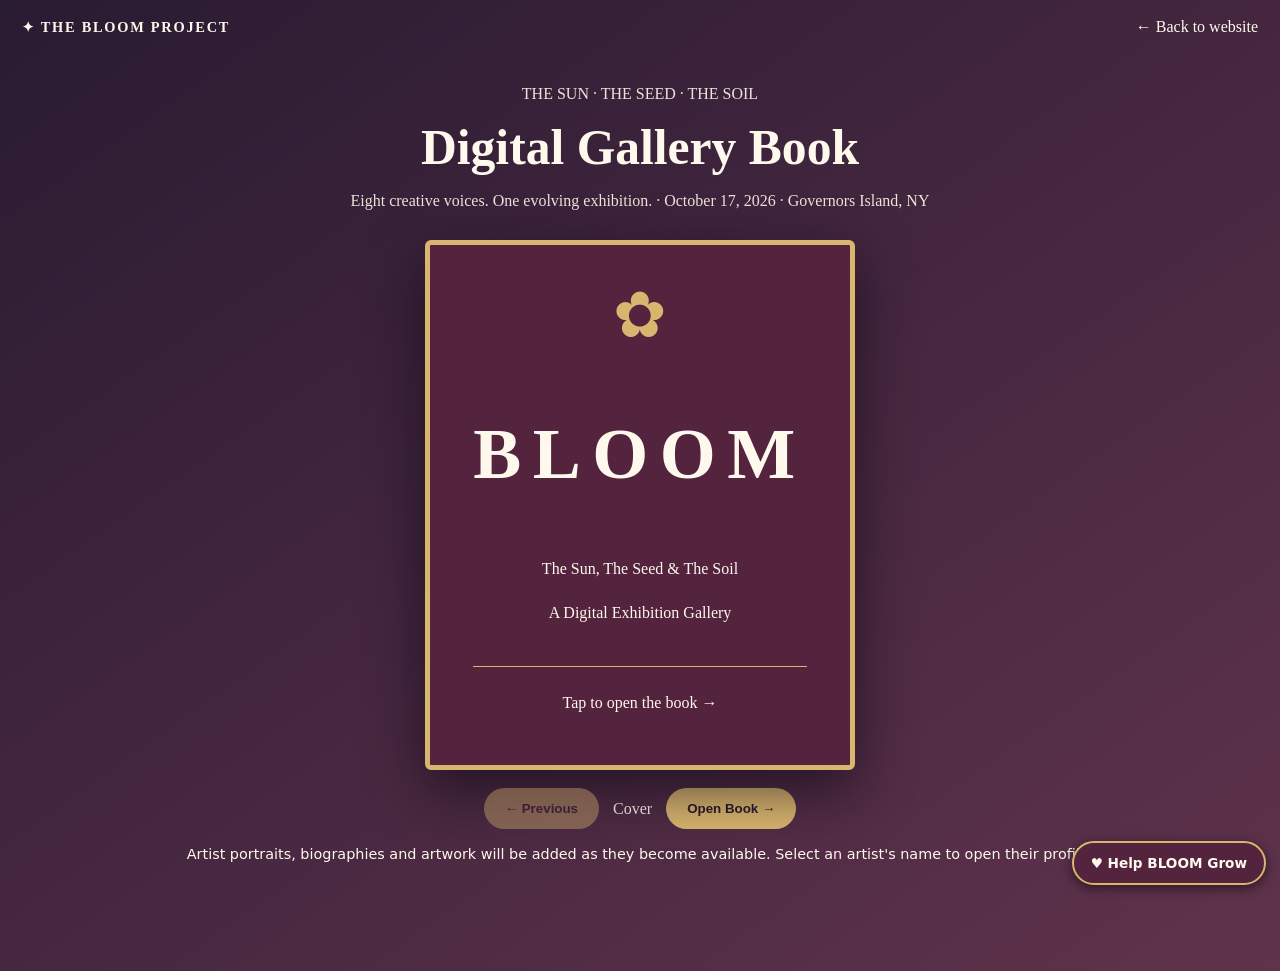
==== gallery.html @ 7c6ba8ec "Fix artist data structure in gallery.html" ====
<!doctype html>
<html lang="en"><head><meta charset="utf-8"><meta name="viewport" content="width=device-width,initial-scale=1">
<title>The BLOOM Project | Digital Gallery Book</title>
<style>
.image-slot{width:100%;min-height:250px}.image-slot.art{min-height:330px}.image-slot img{display:block;width:100%;height:300px;object-fit:contain;background:#f2e9e5}.image-slot.art img{height:330px}.image-slot .placeholder{min-height:300px}.image-slot.art .placeholder{min-height:330px}dialog{max-height:88vh;overflow-y:auto}dialog .work{border-top:1px solid #cbb4a2;margin-top:20px;padding-top:20px}dialog .image-slot{max-width:340px}dialog p{line-height:1.65}dialog h3{margin-top:22px} @media(max-width:650px){.image-slot,.image-slot.art{min-height:190px}.image-slot img,.image-slot.art img{height:210px}.image-slot .placeholder,.image-slot.art .placeholder{min-height:210px}}

:root{--wine:#54233e;--purple:#432a56;--gold:#d9b66f;--paper:#fff9ed;--ink:#302338}
*{box-sizing:border-box}body{margin:0;background:linear-gradient(145deg,#291b32,#60334c);font-family:Georgia,serif;color:var(--paper);min-height:100vh}
header{padding:18px 22px;display:flex;justify-content:space-between;align-items:center;gap:12px;flex-wrap:wrap}a{color:inherit}header a{text-decoration:none}header strong{letter-spacing:.12em;font-size:.9rem}
main{max-width:1120px;margin:auto;padding:15px 16px 90px;text-align:center}h1{font-size:clamp(1.8rem,5vw,3.1rem);margin:.3em 0}.intro{opacity:.9}
.book-shell{perspective:1800px;margin:30px auto 18px;max-width:950px}.book{display:flex;min-height:470px;box-shadow:0 20px 55px #100916aa;border-radius:6px;overflow:hidden;transition:transform .5s ease;transform-origin:left center}.book.cover{max-width:430px;min-height:530px;background:var(--wine);border:5px solid var(--gold);margin:auto;display:flex;align-items:center;justify-content:center;cursor:pointer}.book.cover:hover{transform:rotateY(-7deg)}
.cover-inner{padding:28px}.flower{font-size:4rem;color:var(--gold)}.cover-inner h2{font-size:clamp(2.5rem,7vw,4.5rem);letter-spacing:.16em}.cover-inner p{line-height:1.7}.cover-inner .tap{border-top:1px solid var(--gold);padding-top:22px;margin-top:40px}
.page{width:50%;background:var(--paper);color:var(--ink);padding:clamp(18px,3vw,36px);text-align:left;display:flex;flex-direction:column;justify-content:center;position:relative}.page:first-child{border-right:1px solid #dcc9ae;box-shadow:inset -9px 0 16px #cabba344}.page:last-child{box-shadow:inset 9px 0 16px #cabba344}
.kicker{text-transform:uppercase;letter-spacing:.15em;font:700 .72rem system-ui;color:#82516b}.page h2{font-size:clamp(1.7rem,4vw,2.8rem);margin:.4em 0}.placeholder{border:2px dashed #b59b9f;background:#f2e9e5;color:#6d5b65;display:flex;flex-direction:column;align-items:center;justify-content:center;text-align:center;gap:8px;border-radius:4px;width:100%;font:600 .9rem system-ui;min-height:250px;padding:16px}.placeholder.art{min-height:330px}.placeholder span{font-size:2.4rem}.page button{border:0;background:var(--wine);color:white;border-radius:30px;padding:13px 20px;font-weight:700;cursor:pointer;margin-top:20px;align-self:flex-start}
.controls{display:flex;justify-content:center;align-items:center;gap:14px;flex-wrap:wrap}.controls button,.open-book{background:var(--gold);border:0;color:#2e1a2a;padding:13px 21px;border-radius:30px;font-weight:700;cursor:pointer}.controls button:disabled{opacity:.4;cursor:not-allowed}.support{position:fixed;right:14px;bottom:15px;background:var(--wine);border:2px solid var(--gold);border-radius:40px;padding:12px 17px;text-decoration:none;font:700 .85rem system-ui;z-index:5;box-shadow:0 3px 12px #0008}
dialog{border:2px solid var(--gold);border-radius:12px;max-width:600px;width:calc(100% - 32px);padding:28px;background:var(--paper);color:var(--ink)}dialog::backdrop{background:#130d18d9}dialog h2{font-size:2rem}.close{float:right;background:var(--wine);color:white;border:0;padding:9px 14px;border-radius:20px;cursor:pointer}.note{font: .9rem/1.6 system-ui}
@media(max-width:650px){.book{min-height:unset;display:block}.book.cover{min-height:450px}.page{width:100%;min-height:350px}.page:first-child{border-right:0;border-bottom:1px solid #dcc9ae}.placeholder{min-height:170px}.placeholder.art{min-height:230px}.support{bottom:10px;right:10px}main{padding-bottom:110px}}
@media(prefers-reduced-motion:reduce){.book{transition:none}}
</style></head><body>
<header><a href="index.html"><strong>✦ THE BLOOM PROJECT</strong></a><a href="index.html">← Back to website</a></header>
<main><p class="intro">THE SUN · THE SEED · THE SOIL</p><h1>Digital Gallery Book</h1><p class="intro">Eight creative voices. One evolving exhibition. · October 17, 2026 · Governors Island, NY</p>
<div class="book-shell"><div id="book" class="book cover" role="region" aria-label="Digital exhibition book"></div></div>
<div class="controls"><button id="prev" type="button">← Previous</button><span id="count" aria-live="polite"></span><button id="next" type="button">Next →</button></div>
<p class="note">Artist portraits, biographies and artwork will be added as they become available. Select an artist's name to open their profile.</p>
</main>
<a class="support" href="support.html">♥ Help BLOOM Grow</a>
<dialog id="profile" aria-labelledby="profile-title"><button class="close" id="close" type="button">Close ✕</button><p class="kicker">Meet the Artist</p><h2 id="profile-title"></h2><div id="profile-content"></div></dialog>
<script>
const artists=[{"name": "Christine Smith-Thorpe", "short": "Christine", "slug": "christine", "bio": "Christine was always an artist and a scientist—she just didn't know it yet. After experiencing Domestic Violence herself, she has vowed to bring awareness to this important issue utilizing her art, public health, and leadership skills. She hails from Southeast Queens, New York and as a multidisciplinary artist and curator, she seeks to amplify the voices of marginalized people.", "contacts": ["Website: thebloomprojectnyc.org", "Email: luminouslifeworks@gmail.com", "Phone: 347-815-3886"], "portrait": "artists/20261017_084246.jpg", "works": [{"id": "001", "title": "Hidden Cycle (2026)", "medium": "Tempera, organza, textiles, and synthetic flowers on canvas, 95\" x 60\" (dimensions variable)", "price": "Inquire for Pricing", "image": "artists/christine-artwork-1.jpg"}, {"id": "010", "title": "red light, green light (2026)", "medium": "Tempera and mbedded textile on Canvas 90\" x 60\"", "price": "$5,800", "image": "artists/christine-artwork-2.jpg"}]}, {"name": "Kyra Clemons", "short": "Kyra", "slug": "kyra", "bio": "Kyra Clemons is a multidisciplinary collage artist and educator from Atlanta, Georgia, now based in Brooklyn, New York. Her work explores identity, memory, and fragmented narratives, centering the experiences of women often excluded from mainstream histories through layered visual storytelling and found materials.", "contacts": ["Website: Tosistersinwisdom.com", "Instagram: @tosistersinwisdom / @tosistersinart", "Email: tosistersinwisdom@gmail.com"], "portrait": "artists/IMG_4893.jpeg", "works": [{"id": "003", "title": "“Carrying What the Water Remembered” (Part 1) (2026)", "medium": "3D Collage, Mixed media on Wooden Panel with Resin finish, 24\" x 24\" x 1 ½ in\"", "price": "Inquire for Pricing", "image": "artworks/Clemons_Kyra_CarryingWhattheWaterRemembered(Part1).JPG"}, {"id": "005", "title": "“Carrying What the Water Remembered” (Part 2) (2026)", "medium": "3D Collage, Mixed media on Wooden Panel with Resin finish, 24\" x 24\" x 1 ½ in\"", "price": "Inquire for Pricing", "image": "artworks/Clemons_Kyra_CarryingWhattheWaterRemembered(Part2).JPG"}]}, {"name": "Natali Bravo-Barbee", "short": "Natali", "slug": "natali", "bio": "Natali Bravo-Barbee (b. 1983, Córdoba, Argentina) is an Argentine-born, New York City–based photo-based artist whose work explores memory, migration, motherhood, gender-based violence, and the politics of remembrance through photography and historic alternative processes. Her interdisciplinary installations draw from archival research and personal histories, bridging documentary, sculpture, and social practice. She holds an MFA from The City College of New York and a BA from Hunter College, and her work has been exhibited at institutions including the Griffin Museum of Photography, Mattatuck Museum, John Jay College’s Shiva Gallery, and The Halide Project.", "contacts": ["Website: natalibarbee.com", "Instagram: @barbee_bravo"], "portrait": "artists/NataliBravoBarbee_headshot2025 copy.jpg", "works": [{"id":"004","title":"Constellation Flower (2023)","medium":"Cyanotype photographic prints, watercolor paper, glue; 36 x 36 x 4.5 in; frame included","price":"$6,500","image":"artworks/05_NataliBravo_Barbee.jpg"}, {"id": "013", "title": "La Flor de Ana (2023)", "medium": "Cyanotype photographic prints, wire, Spanish moss, glass cloche and vinyl letters; 8.5 x 4.5 x 4.5 in", "price": "$950", "image": "artworks/NataliBravoBarbee_Ana's_Flower_2023.jpg"}, {"id": "017", "title": "Sitting with Femicide (femicide chair) (2023)", "medium": "Wooden chair and spray paint; 37 x 17 x 17 in", "price": "$300", "image": "artworks/Bravo_Barbee_Natali_Chair_1.jpg"}]}, {"name": "James McGhee", "short": "James", "slug": "james", "bio": "Hailing from Queens, New York, James McGhee is a multidisciplinary artist with an educational background in graphic design and graphic narrative, specializing in visual storytelling and creative expression. In 2009, the artist reached an early career milestone when their artwork was auctioned at the historic Puck Building in New York City. Drawing inspiration from culture, personal experiences, and visual narratives, the artist continues to develop a distinctive creative identity.", "contacts": ["Email: jamesalainmcgee@gmail.com"], "portrait": "artists/IMG_20261022_191511.jpg", "works": [{"id": "006", "title": "Girl in Red Bandana (2017)", "medium": "COPIC markers on Bristol board; 14 x 17 in", "price": "$300", "image": "artworks/IMG_20261022_214717.jpeg"}, {"id": "014", "title": "Gravity & Hope (2017)", "medium": "COPIC markers on Bristol board; 14 x 17 in", "price": "$300", "image": "artworks/IMG_20261022_214711.jpeg"}]}, {"name": "Jane Adhi", "short": "Jane", "slug": "jane", "bio": "Through heavy strokes of oil, Jane Adhi creates chairs that stand in for the presence of loved ones, candles that call in comfort, and vases that express the capacity we long to hold. Drawing from her Kenyan Luo heritage, she creates a contemporary visual language rooted in material memory, hairitage, and the sacredness of gathering at the table.", "contacts": ["Website: Info@JaneAdhi.com"], "portrait": "artists/imagejpeg_0 (2).jpg", "works": [{"id": "011", "title": "Iweya (2026)", "medium": "Oil on Canvas, 24\" x 20\" x 1.5 in\"", "price": "$2,700", "image": "artworks/Iweya 20x24 A.PNG"}]}, {"name": "Eman Rimawi-Doster", "short": "Eman", "slug": "eman", "bio": "Eman Rimawi-Doster (she/her/hers) is a Black and Palestinian woman, born in New York City. She’s dedicated to advancing marginalized communities, using art, writing, fashion, creativity, and organizing, as tools for change. She is also the funniest person you’ll ever meet.", "contacts": ["Website: www.DiversityIncludesDisability.org"], "portrait": "artists/Screenshot_20261017_111813_WhatsApp.jpg", "works": [{"id": "002", "title": "Resolute Pheonix (2026)", "medium": "Acrylic & Oil on Canvas, 24\" x 36\"", "price": "$500", "image": "artists/eman-artwork-1.jpg"}, {"id": "009", "title": "Pheonix Awoken (2026)", "medium": "Acrylic & Oil on Canvas, 24\" x 36\"", "price": "$500", "image": "artists/eman-artwork-2.jpg"}]}, {"name": "Zero", "short": "Zero", "slug": "zero", "bio": "黎珈璐 [lí-jiā-lù] is formerly known as “Lydia”, and now “Zero”. They are a matriarchal storyteller, an actor in theatre, film and voice over, and an interdisciplinary artist rooted in movement practices. They are a survivor of rape in an ongoing series of intimate-partner and gender-based violence.", "contacts": ["Website: lijialu-zero.com"], "portrait": "artists/IMG-20260926-WA0007.jpg", "works": [{"id": "015", "title": "Snake 1 (2025)", "medium": "Coffee grounds, tea leaves, sunflower petals, rose petals, oak tree leaves, acorns, incense ashes, moxa ashes, paper ashes, hair, bird feather, 6\" x 18\" x 8\" in; 350 grams", "price": "Inquire for Pricing", "image": "artworks/20261001_164741.jpg"}, {"id": "016", "title": "Snake 3 (2026)", "medium": "Ceramic, 6\" x 8\" x 8\" in; 1077.8 grams", "price": "Inquire for Pricing", "image": "artworks/nǔwā_snake3_a.jpeg"}]}, {"name": "Raquel Rivera", "short": "Raquel", "slug": "raquel", "bio": "Raquel Rivera (EsuDina) is a Bronx-born Puerto Rican multidisciplinary artist and initiated Orisha Priestess based in Gettysburg, Pennsylvania. Her original artwork becomes wearable art, books, oracle decks, music, and interactive experiences, bringing Orisha stories, ancestors, and culture into everyday life.", "contacts": ["Website: abukenke.art", "Instagram: @arte_abukenke", "Email: esudina@abukenke.art"], "portrait": "artists/me 1.jpg", "works": [{"id": "008", "title": "Healing Process: For the Kids (2026)", "medium": "Watercolor, 16\" x 20\"", "price": "$1690.21", "image": "artworks/Healing Process For the Kids.jpg"},{"id": "007", "title": "Healing Process (2024)", "medium": "Bronze Frame, 3\" x 4\"", "price": "$444.21", "image": "artworks/Healing Process.jpg"}]}];
let index=-1;
const book=document.getElementById('book'),count=document.getElementById('count'),prev=document.getElementById('prev'),next=document.getElementById('next'),dialog=document.getElementById('profile');
const esc=s=>String(s).replace(/[&<>"']/g,c=>({'&':'&amp;','<':'&lt;','>':'&gt;','"':'&quot;',"'":'&#39;'}[c]));
function photo(src,alt,cls=''){
 return `<div class="image-slot ${cls}"><img src="${esc(src)}" alt="${esc(alt)}" loading="lazy" onerror="this.style.display='none';this.nextElementSibling.style.display='flex'" onload="this.nextElementSibling.style.display='none'"><div class="placeholder ${cls}" style="display:none"><span>✿</span>${cls==='art'?'Artwork photograph coming soon':'Artist portrait coming soon'}</div></div>`;
}
function render(){
 if(index<0){book.className='book cover';book.innerHTML='<div class="cover-inner"><div class="flower">✿</div><h2>BLOOM</h2><p>The Sun, The Seed &amp; The Soil</p><p>A Digital Exhibition Gallery</p><p class="tap">Tap to open the book →</p></div>';book.onclick=()=>{index=0;render()};count.textContent='Cover';}
 else if(index<artists.length){let a=artists[index];book.className='book';book.onclick=null;book.innerHTML=`<div class="page"><p class="kicker">Artist ${index+1} of ${artists.length}</p>${photo(a.portrait,'Portrait of '+a.name)}<h2>${esc(a.name)}</h2><button type="button" id="meet">Meet ${esc(a.short)} →</button></div><div class="page"><p class="kicker">Featured artwork</p>${photo(a.works[0].image,'Artwork by '+a.name,'art')}<h2>${esc(a.works[0].title)}</h2><p>${esc(a.works[0].medium)}</p><p>${esc(a.works[0].price)}</p>${a.works.length>1?'<p class="note">Additional artwork in artist profile</p>':''}</div>`;document.getElementById('meet').onclick=()=>openProfile(a);count.textContent=`${index+1} / ${artists.length}`;}
 else {book.className='book';book.onclick=null;book.innerHTML='<div class="page"><p class="kicker">Thank you</p><h2>Every story deserves to be seen.</h2><p>Thank you for exploring the artists of The BLOOM Project.</p></div><div class="page"><p class="kicker">Keep BLOOM Growing</p><h2>Art. Healing. Advocacy.</h2><p>Learn more about contributing or becoming a sponsor.</p><p><a href="support.html">Help BLOOM Grow →</a></p></div>';count.textContent='Closing pages';}
 prev.disabled=index===-1;next.disabled=index===artists.length;next.textContent=index===-1?'Open Book →':index===artists.length-1?'Closing Pages →':'Next →';
}
function openProfile(a){document.getElementById('profile-title').textContent=a.name;document.getElementById('profile-content').innerHTML=photo(a.portrait,'Portrait of '+a.name)+`<h3>Biography</h3><p>${esc(a.bio)}</p><h3>Featured artwork</h3>`+a.works.map(w=>`<div class="work">${photo(w.image,w.title,'art')}<h4>${esc(w.title)}</h4><p>${esc(w.medium)}</p><p><strong>Price:</strong> ${esc(w.price)}</p></div>`).join('')+`<h3>Artist contacts</h3>`+a.contacts.map(c=>`<p>${esc(c)}</p>`).join('');dialog.showModal()}
prev.onclick=()=>{index--;render()};next.onclick=()=>{index++;render()};document.getElementById('close').onclick=()=>dialog.close();dialog.addEventListener('click',e=>{if(e.target===dialog)dialog.close()});document.addEventListener('keydown',e=>{if(dialog.open)return;if(e.key==='ArrowRight'&&!next.disabled)next.click();if(e.key==='ArrowLeft'&&!prev.disabled)prev.click()});render();
</script></body></html>
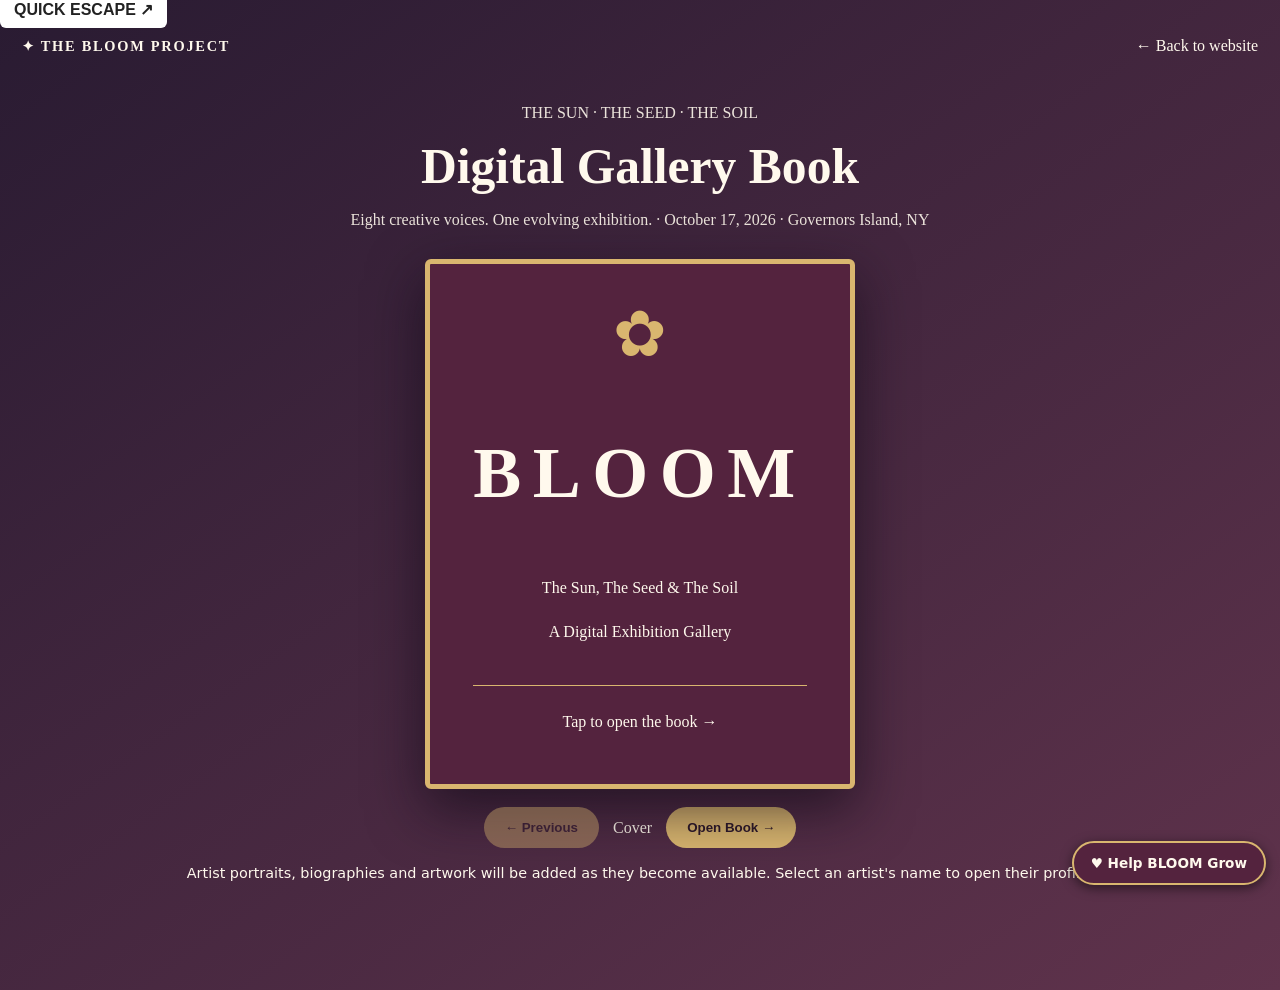
==== commit b18e3300: "Add quick escape link to gallery header" ====
--- a/gallery.html
+++ b/gallery.html
@@ -17,7 +17,7 @@
 @media(max-width:650px){.book{min-height:unset;display:block}.book.cover{min-height:450px}.page{width:100%;min-height:350px}.page:first-child{border-right:0;border-bottom:1px solid #dcc9ae}.placeholder{min-height:170px}.placeholder.art{min-height:230px}.support{bottom:10px;right:10px}main{padding-bottom:110px}}
 @media(prefers-reduced-motion:reduce){.book{transition:none}}
 </style></head><body>
-<header><a href="index.html"><strong>✦ THE BLOOM PROJECT</strong></a><a href="index.html">← Back to website</a></header>
+<a href="https://www.google.com/" style="background:#fff;color:#222;padding:10px 14px;border-radius:6px;font-family:Arial,sans-serif;font-weight:bold;text-decoration:none;white-space:nowrap">QUICK ESCAPE ↗</a><header><a href="index.html"><strong>✦ THE BLOOM PROJECT</strong></a><a href="index.html">← Back to website</a></header>
 <main><p class="intro">THE SUN · THE SEED · THE SOIL</p><h1>Digital Gallery Book</h1><p class="intro">Eight creative voices. One evolving exhibition. · October 17, 2026 · Governors Island, NY</p>
 <div class="book-shell"><div id="book" class="book cover" role="region" aria-label="Digital exhibition book"></div></div>
 <div class="controls"><button id="prev" type="button">← Previous</button><span id="count" aria-live="polite"></span><button id="next" type="button">Next →</button></div>
@@ -26,7 +26,7 @@
 <a class="support" href="support.html">♥ Help BLOOM Grow</a>
 <dialog id="profile" aria-labelledby="profile-title"><button class="close" id="close" type="button">Close ✕</button><p class="kicker">Meet the Artist</p><h2 id="profile-title"></h2><div id="profile-content"></div></dialog>
 <script>
-const artists=[{"name": "Christine Smith-Thorpe", "short": "Christine", "slug": "christine", "bio": "Christine was always an artist and a scientist—she just didn't know it yet. After experiencing Domestic Violence herself, she has vowed to bring awareness to this important issue utilizing her art, public health, and leadership skills. She hails from Southeast Queens, New York and as a multidisciplinary artist and curator, she seeks to amplify the voices of marginalized people.", "contacts": ["Website: thebloomprojectnyc.org", "Email: luminouslifeworks@gmail.com", "Phone: 347-815-3886"], "portrait": "artists/20261017_084246.jpg", "works": [{"id": "001", "title": "Hidden Cycle (2026)", "medium": "Tempera, organza, textiles, and synthetic flowers on canvas, 95\" x 60\" (dimensions variable)", "price": "Inquire for Pricing", "image": "artists/christine-artwork-1.jpg"}, {"id": "010", "title": "red light, green light (2026)", "medium": "Tempera and mbedded textile on Canvas 90\" x 60\"", "price": "$5,800", "image": "artists/christine-artwork-2.jpg"}]}, {"name": "Kyra Clemons", "short": "Kyra", "slug": "kyra", "bio": "Kyra Clemons is a multidisciplinary collage artist and educator from Atlanta, Georgia, now based in Brooklyn, New York. Her work explores identity, memory, and fragmented narratives, centering the experiences of women often excluded from mainstream histories through layered visual storytelling and found materials.", "contacts": ["Website: Tosistersinwisdom.com", "Instagram: @tosistersinwisdom / @tosistersinart", "Email: tosistersinwisdom@gmail.com"], "portrait": "artists/IMG_4893.jpeg", "works": [{"id": "003", "title": "“Carrying What the Water Remembered” (Part 1) (2026)", "medium": "3D Collage, Mixed media on Wooden Panel with Resin finish, 24\" x 24\" x 1 ½ in\"", "price": "Inquire for Pricing", "image": "artworks/Clemons_Kyra_CarryingWhattheWaterRemembered(Part1).JPG"}, {"id": "005", "title": "“Carrying What the Water Remembered” (Part 2) (2026)", "medium": "3D Collage, Mixed media on Wooden Panel with Resin finish, 24\" x 24\" x 1 ½ in\"", "price": "Inquire for Pricing", "image": "artworks/Clemons_Kyra_CarryingWhattheWaterRemembered(Part2).JPG"}]}, {"name": "Natali Bravo-Barbee", "short": "Natali", "slug": "natali", "bio": "Natali Bravo-Barbee (b. 1983, Córdoba, Argentina) is an Argentine-born, New York City–based photo-based artist whose work explores memory, migration, motherhood, gender-based violence, and the politics of remembrance through photography and historic alternative processes. Her interdisciplinary installations draw from archival research and personal histories, bridging documentary, sculpture, and social practice. She holds an MFA from The City College of New York and a BA from Hunter College, and her work has been exhibited at institutions including the Griffin Museum of Photography, Mattatuck Museum, John Jay College’s Shiva Gallery, and The Halide Project.", "contacts": ["Website: natalibarbee.com", "Instagram: @barbee_bravo"], "portrait": "artists/NataliBravoBarbee_headshot2025 copy.jpg", "works": [{"id":"004","title":"Constellation Flower (2023)","medium":"Cyanotype photographic prints, watercolor paper, glue; 36 x 36 x 4.5 in; frame included","price":"$6,500","image":"artworks/05_NataliBravo_Barbee.jpg"}, {"id": "013", "title": "La Flor de Ana (2023)", "medium": "Cyanotype photographic prints, wire, Spanish moss, glass cloche and vinyl letters; 8.5 x 4.5 x 4.5 in", "price": "$950", "image": "artworks/NataliBravoBarbee_Ana's_Flower_2023.jpg"}, {"id": "017", "title": "Sitting with Femicide (femicide chair) (2023)", "medium": "Wooden chair and spray paint; 37 x 17 x 17 in", "price": "$300", "image": "artworks/Bravo_Barbee_Natali_Chair_1.jpg"}]}, {"name": "James McGhee", "short": "James", "slug": "james", "bio": "Hailing from Queens, New York, James McGhee is a multidisciplinary artist with an educational background in graphic design and graphic narrative, specializing in visual storytelling and creative expression. In 2009, the artist reached an early career milestone when their artwork was auctioned at the historic Puck Building in New York City. Drawing inspiration from culture, personal experiences, and visual narratives, the artist continues to develop a distinctive creative identity.", "contacts": ["Email: jamesalainmcgee@gmail.com"], "portrait": "artists/IMG_20261022_191511.jpg", "works": [{"id": "006", "title": "Girl in Red Bandana (2017)", "medium": "COPIC markers on Bristol board; 14 x 17 in", "price": "$300", "image": "artworks/IMG_20261022_214717.jpeg"}, {"id": "014", "title": "Gravity & Hope (2017)", "medium": "COPIC markers on Bristol board; 14 x 17 in", "price": "$300", "image": "artworks/IMG_20261022_214711.jpeg"}]}, {"name": "Jane Adhi", "short": "Jane", "slug": "jane", "bio": "Through heavy strokes of oil, Jane Adhi creates chairs that stand in for the presence of loved ones, candles that call in comfort, and vases that express the capacity we long to hold. Drawing from her Kenyan Luo heritage, she creates a contemporary visual language rooted in material memory, hairitage, and the sacredness of gathering at the table.", "contacts": ["Website: Info@JaneAdhi.com"], "portrait": "artists/imagejpeg_0 (2).jpg", "works": [{"id": "011", "title": "Iweya (2026)", "medium": "Oil on Canvas, 24\" x 20\" x 1.5 in\"", "price": "$2,700", "image": "artworks/Iweya 20x24 A.PNG"}]}, {"name": "Eman Rimawi-Doster", "short": "Eman", "slug": "eman", "bio": "Eman Rimawi-Doster (she/her/hers) is a Black and Palestinian woman, born in New York City. She’s dedicated to advancing marginalized communities, using art, writing, fashion, creativity, and organizing, as tools for change. She is also the funniest person you’ll ever meet.", "contacts": ["Website: www.DiversityIncludesDisability.org"], "portrait": "artists/Screenshot_20261017_111813_WhatsApp.jpg", "works": [{"id": "002", "title": "Resolute Pheonix (2026)", "medium": "Acrylic & Oil on Canvas, 24\" x 36\"", "price": "$500", "image": "artists/eman-artwork-1.jpg"}, {"id": "009", "title": "Pheonix Awoken (2026)", "medium": "Acrylic & Oil on Canvas, 24\" x 36\"", "price": "$500", "image": "artists/eman-artwork-2.jpg"}]}, {"name": "Zero", "short": "Zero", "slug": "zero", "bio": "黎珈璐 [lí-jiā-lù] is formerly known as “Lydia”, and now “Zero”. They are a matriarchal storyteller, an actor in theatre, film and voice over, and an interdisciplinary artist rooted in movement practices. They are a survivor of rape in an ongoing series of intimate-partner and gender-based violence.", "contacts": ["Website: lijialu-zero.com"], "portrait": "artists/IMG-20260926-WA0007.jpg", "works": [{"id": "015", "title": "Snake 1 (2025)", "medium": "Coffee grounds, tea leaves, sunflower petals, rose petals, oak tree leaves, acorns, incense ashes, moxa ashes, paper ashes, hair, bird feather, 6\" x 18\" x 8\" in; 350 grams", "price": "Inquire for Pricing", "image": "artworks/20261001_164741.jpg"}, {"id": "016", "title": "Snake 3 (2026)", "medium": "Ceramic, 6\" x 8\" x 8\" in; 1077.8 grams", "price": "Inquire for Pricing", "image": "artworks/nǔwā_snake3_a.jpeg"}]}, {"name": "Raquel Rivera", "short": "Raquel", "slug": "raquel", "bio": "Raquel Rivera (EsuDina) is a Bronx-born Puerto Rican multidisciplinary artist and initiated Orisha Priestess based in Gettysburg, Pennsylvania. Her original artwork becomes wearable art, books, oracle decks, music, and interactive experiences, bringing Orisha stories, ancestors, and culture into everyday life.", "contacts": ["Website: abukenke.art", "Instagram: @arte_abukenke", "Email: esudina@abukenke.art"], "portrait": "artists/me 1.jpg", "works": [{"id": "008", "title": "Healing Process: For the Kids (2026)", "medium": "Watercolor, 16\" x 20\"", "price": "$1690.21", "image": "artworks/Healing Process For the Kids.jpg"},{"id": "007", "title": "Healing Process (2024)", "medium": "Bronze Frame, 3\" x 4\"", "price": "$444.21", "image": "artworks/Healing Process.jpg"}]}];
+const artists=[{"name": "Christine Smith-Thorpe", "short": "Christine", "slug": "christine", "bio": "Christine was always an artist and a scientist—she just didn't know it yet. After experiencing Domestic Violence herself, she has vowed to bring awareness to this important issue utilizing her art, public health, and leadership skills. She hails from Southeast Queens, New York and as a multidisciplinary artist and curator, she seeks to amplify the voices of marginalized people.", "contacts": ["Website: thebloomprojectnyc.org", "Email: luminouslifeworks@gmail.com", "Phone: 347-815-3886"], "portrait": "artists/20261017_084246.jpg", "works": [{"id": "001", "title": "Hidden Cycle (2026)", "medium": "Tempera, organza, textiles, and synthetic flowers on canvas, 95\" x 60\" (dimensions variable)", "price": "Inquire for Pricing", "image": "artworks/20261018_163446.jpg"}, {"id": "010", "title": "red light, green light (2026)", "medium": "Tempera and mbedded textile on Canvas 90\" x 60\"", "price": "$5,800", "image": "artworks/20261009_160534.jpg"}]}, {"name": "Kyra Clemons", "short": "Kyra", "slug": "kyra", "bio": "Kyra Clemons is a multidisciplinary collage artist and educator from Atlanta, Georgia, now based in Brooklyn, New York. Her work explores identity, memory, and fragmented narratives, centering the experiences of women often excluded from mainstream histories through layered visual storytelling and found materials.", "contacts": ["Website: Tosistersinwisdom.com", "Instagram: @tosistersinwisdom / @tosistersinart", "Email: tosistersinwisdom@gmail.com"], "portrait": "artists/IMG_4893.jpeg", "works": [{"id": "003", "title": "“Carrying What the Water Remembered” (Part 1) (2026)", "medium": "3D Collage, Mixed media on Wooden Panel with Resin finish, 24\" x 24\" x 1 ½ in\"", "price": "Inquire for Pricing", "image": "artworks/Clemons_Kyra_CarryingWhattheWaterRemembered(Part1).JPG"}, {"id": "005", "title": "“Carrying What the Water Remembered” (Part 2) (2026)", "medium": "3D Collage, Mixed media on Wooden Panel with Resin finish, 24\" x 24\" x 1 ½ in\"", "price": "Inquire for Pricing", "image": "artworks/Clemons_Kyra_CarryingWhattheWaterRemembered(Part2).JPG"}]}, {"name": "Natali Bravo-Barbee", "short": "Natali", "slug": "natali", "bio": "Natali Bravo-Barbee (b. 1983, Córdoba, Argentina) is an Argentine-born, New York City–based photo-based artist whose work explores memory, migration, motherhood, gender-based violence, and the politics of remembrance through photography and historic alternative processes. Her interdisciplinary installations draw from archival research and personal histories, bridging documentary, sculpture, and social practice. She holds an MFA from The City College of New York and a BA from Hunter College, and her work has been exhibited at institutions including the Griffin Museum of Photography, Mattatuck Museum, John Jay College’s Shiva Gallery, and The Halide Project.", "contacts": ["Website: natalibarbee.com", "Instagram: @barbee_bravo"], "portrait": "artists/NataliBravoBarbee_headshot2025 copy.jpg", "works": [{"id":"004","title":"Constellation Flower (2023)","medium":"Cyanotype photographic prints, watercolor paper, glue; 36 x 36 x 4.5 in; frame included","price":"$6,500","image":"artworks/05_NataliBravo_Barbee.jpg"}, {"id": "013", "title": "La Flor de Ana (2023)", "medium": "Cyanotype photographic prints, wire, Spanish moss, glass cloche and vinyl letters; 8.5 x 4.5 x 4.5 in", "price": "$950", "image": "artworks/NataliBravoBarbee_Ana's_Flower_2023.jpg"}, {"id": "017", "title": "Sitting with Femicide (femicide chair) (2023)", "medium": "Wooden chair and spray paint; 37 x 17 x 17 in", "price": "$300", "image": "artworks/Bravo_Barbee_Natali_Chair_1.jpg"}]}, {"name": "James McGhee", "short": "James", "slug": "james", "bio": "Hailing from Queens, New York, James McGhee is a multidisciplinary artist with an educational background in graphic design and graphic narrative, specializing in visual storytelling and creative expression. In 2009, the artist reached an early career milestone when their artwork was auctioned at the historic Puck Building in New York City. Drawing inspiration from culture, personal experiences, and visual narratives, the artist continues to develop a distinctive creative identity.", "contacts": ["Email: jamesalainmcgee@gmail.com"], "portrait": "artists/IMG_20261022_191511.jpg", "works": [{"id": "006", "title": "Girl in Red Bandana (2017)", "medium": "COPIC markers on Bristol board; 14 x 17 in", "price": "$300", "image": "artworks/IMG_20261022_214717.jpg"}, {"id": "014", "title": "Gravity & Hope (2017)", "medium": "COPIC markers on Bristol board; 14 x 17 in", "price": "$300", "image": "artworks/IMG_20261022_214711.jpg"}]}, {"name": "Jane Adhi", "short": "Jane", "slug": "jane", "bio": "Through heavy strokes of oil, Jane Adhi creates chairs that stand in for the presence of loved ones, candles that call in comfort, and vases that express the capacity we long to hold. Drawing from her Kenyan Luo heritage, she creates a contemporary visual language rooted in material memory, hairitage, and the sacredness of gathering at the table.", "contacts": ["Website: Info@JaneAdhi.com"], "portrait": "artists/imagejpeg_0 (2).jpg", "works": [{"id": "011", "title": "Iweya (2026)", "medium": "Oil on Canvas, 24\" x 20\" x 1.5 in\"", "price": "$2,700", "image": "artworks/Iweya 20x24 A.PNG"}]}, {"name": "Eman Rimawi-Doster", "short": "Eman", "slug": "eman", "bio": "Eman Rimawi-Doster (she/her/hers) is a Black and Palestinian woman, born in New York City. She’s dedicated to advancing marginalized communities, using art, writing, fashion, creativity, and organizing, as tools for change. She is also the funniest person you’ll ever meet.", "contacts": ["Website: www.DiversityIncludesDisability.org"], "portrait": "artists/Screenshot_20261017_111813_WhatsApp.jpg", "works": [{"id": "002", "title": "Resolute Pheonix (2026)", "medium": "Acrylic & Oil on Canvas, 24\" x 36\"", "price": "$500", "image": "artworks/IMG_1133.jpeg"}, {"id": "009", "title": "Pheonix Awoken (2026)", "medium": "Acrylic & Oil on Canvas, 24\" x 36\"", "price": "$500", "image": "artworks/IMG-20260922-WA0012(1).jpg"}]}, {"name": "Zero", "short": "Zero", "slug": "zero", "bio": "黎珈璐 [lí-jiā-lù] is formerly known as “Lydia”, and now “Zero”. They are a matriarchal storyteller, an actor in theatre, film and voice over, and an interdisciplinary artist rooted in movement practices. They are a survivor of rape in an ongoing series of intimate-partner and gender-based violence.", "contacts": ["Website: lijialu-zero.com"], "portrait": "artists/IMG-20260926-WA0007.jpg", "works": [{"id": "015", "title": "Snake 1 (2025)", "medium": "Coffee grounds, tea leaves, sunflower petals, rose petals, oak tree leaves, acorns, incense ashes, moxa ashes, paper ashes, hair, bird feather, 6\" x 18\" x 8\" in; 350 grams", "price": "Inquire for Pricing", "image": "artworks/20261001_164741.jpg"}, {"id": "016", "title": "Snake 3 (2026)", "medium": "Ceramic, 6\" x 8\" x 8\" in; 1077.8 grams", "price": "Inquire for Pricing", "image": "artworks/nǔwā_snake3_a.jpeg"}]}, {"name": "Raquel Rivera", "short": "Raquel", "slug": "raquel", "bio": "Raquel Rivera (EsuDina) is a Bronx-born Puerto Rican multidisciplinary artist and initiated Orisha Priestess based in Gettysburg, Pennsylvania. Her original artwork becomes wearable art, books, oracle decks, music, and interactive experiences, bringing Orisha stories, ancestors, and culture into everyday life.", "contacts": ["Website: abukenke.art", "Instagram: @arte_abukenke", "Email: esudina@abukenke.art"], "portrait": "artists/me 1.jpg", "works": [{"id": "008", "title": "Healing Process: For the Kids (2026)", "medium": "Watercolor, 16\" x 20\"", "price": "$1690.21", "image": "artworks/Healing Process For the Kids.jpg"},{"id": "007", "title": "Healing Process (2024)", "medium": "Bronze Frame, 3\" x 4\"", "price": "$444.21", "image": "artworks/Healing Process.jpg"}]}];
 let index=-1;
 const book=document.getElementById('book'),count=document.getElementById('count'),prev=document.getElementById('prev'),next=document.getElementById('next'),dialog=document.getElementById('profile');
 const esc=s=>String(s).replace(/[&<>"']/g,c=>({'&':'&amp;','<':'&lt;','>':'&gt;','"':'&quot;',"'":'&#39;'}[c]));
